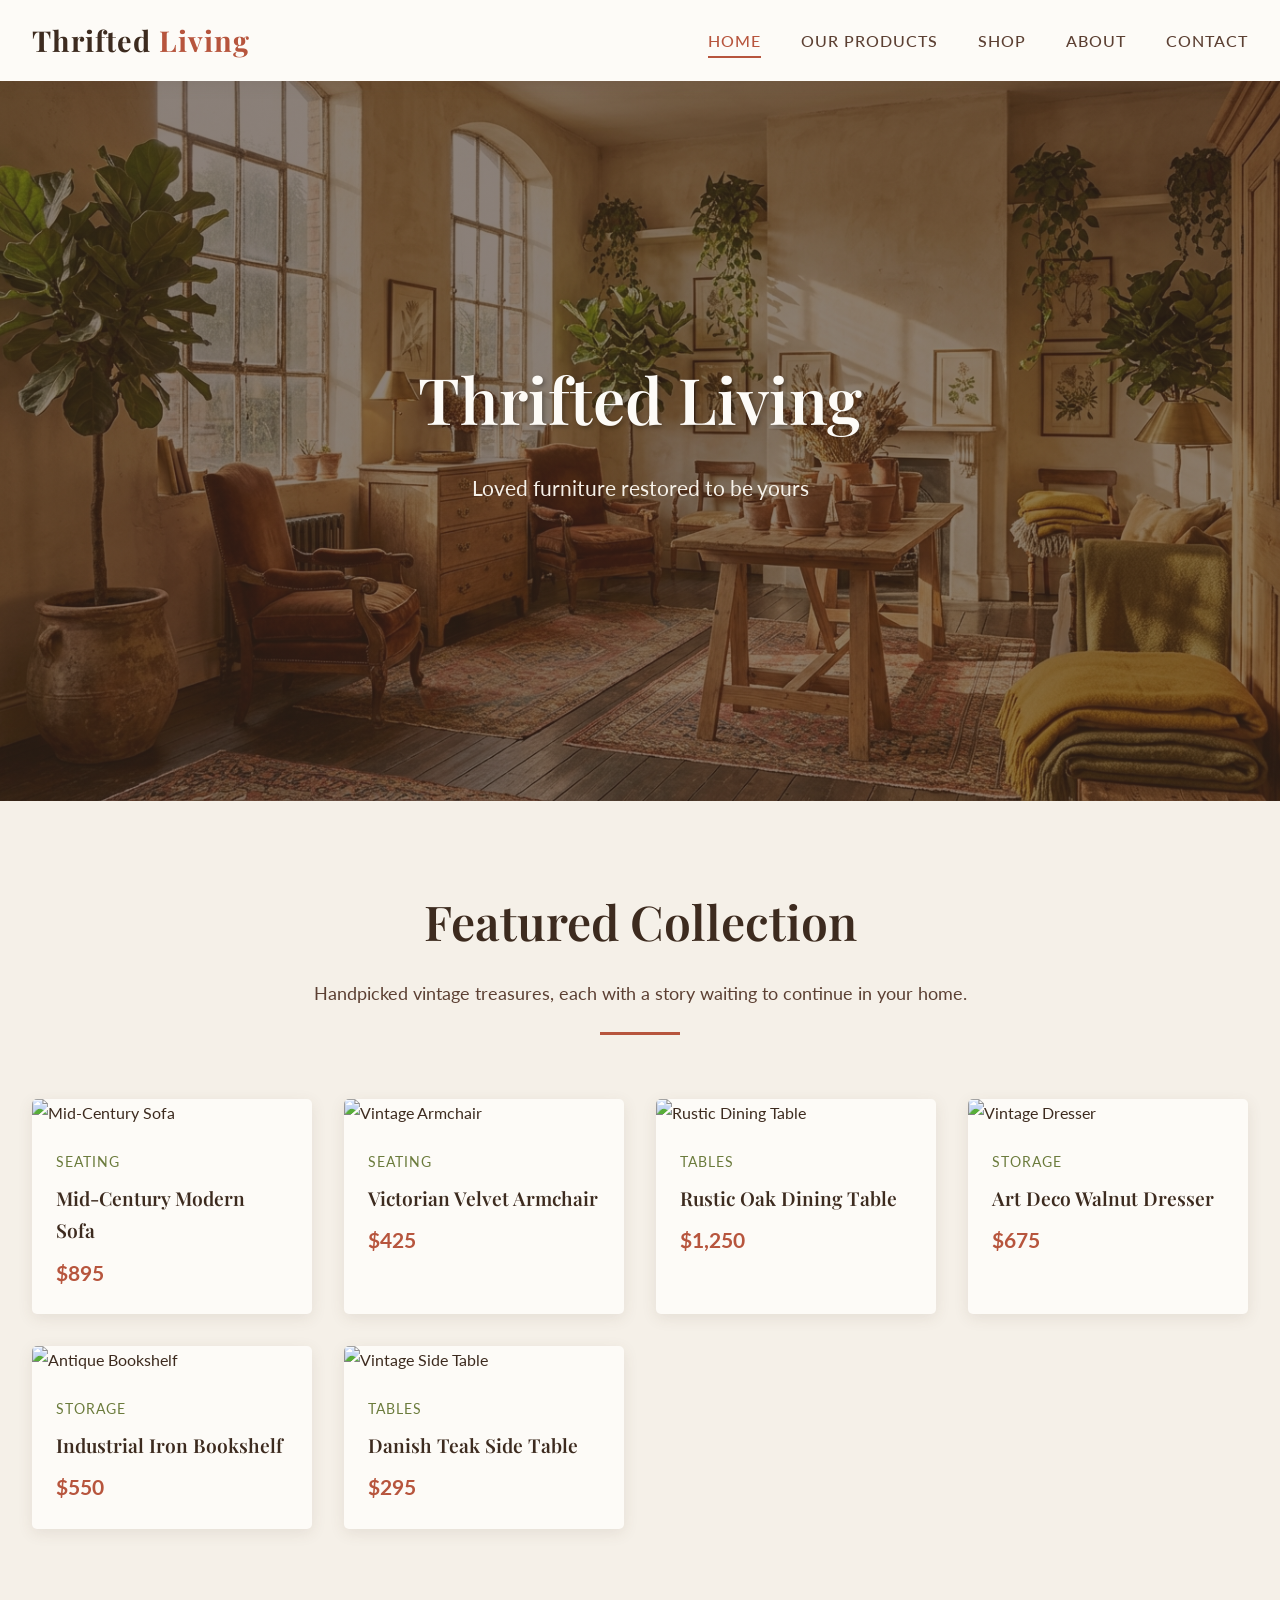
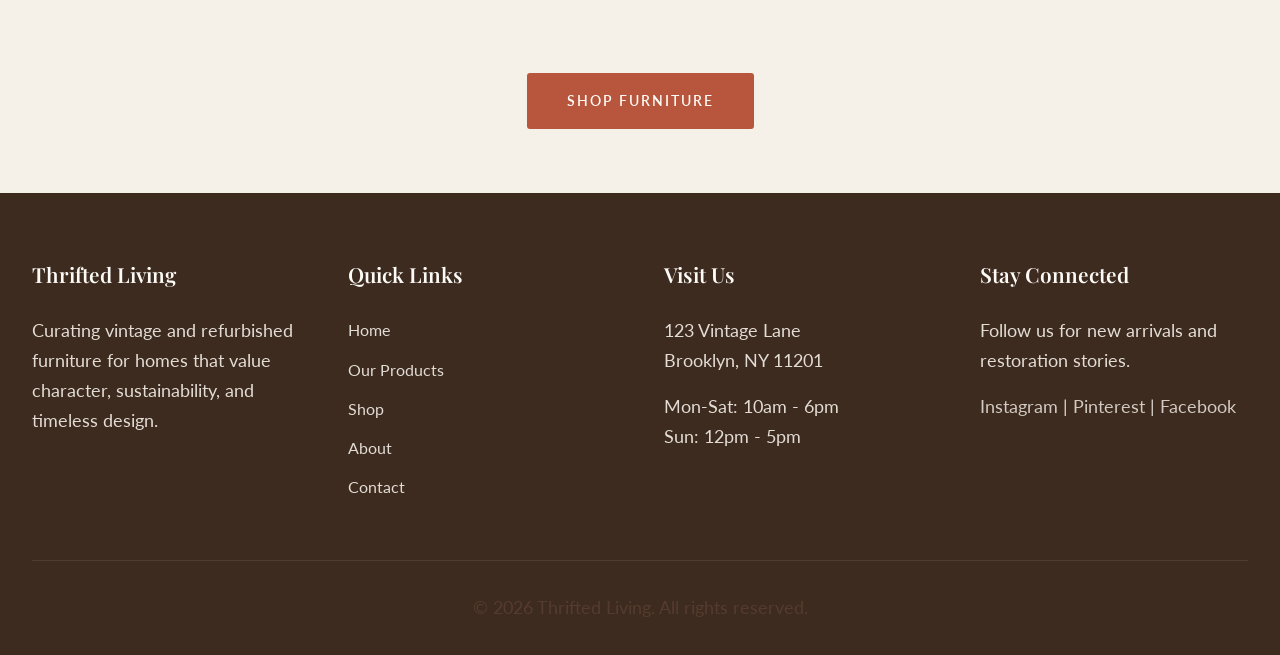
==== index.html @ 61b60d44 "Initial commit: Thrifted Living vintage furniture website Includes homepage, about, shop, contact, a" ====
<!DOCTYPE html>
<html lang="en">
<head>
  <meta charset="UTF-8">
  <meta name="viewport" content="width=device-width, initial-scale=1.0">
  <title>Thrifted Living | Vintage & Refurbished Furniture</title>
  <link rel="preconnect" href="https://fonts.googleapis.com">
  <link rel="preconnect" href="https://fonts.gstatic.com" crossorigin>
  <link href="https://fonts.googleapis.com/css2?family=Lato:wght@300;400;700&family=Playfair+Display:wght@400;600;700&display=swap" rel="stylesheet">
  <link rel="stylesheet" href="styles.css">
</head>
<body>
  <!-- Navigation -->
  <nav class="navbar">
    <div class="nav-container">
      <a href="index.html" class="logo">Thrifted <span>Living</span></a>
      <ul class="nav-links">
        <li><a href="index.html" class="active">Home</a></li>
        <li><a href="menu.html">Our Products</a></li>
        <li><a href="products.html">Shop</a></li>
        <li><a href="about.html">About</a></li>
        <li><a href="contact.html">Contact</a></li>
      </ul>
      <div class="menu-toggle" onclick="toggleMenu()">
        <span></span>
        <span></span>
        <span></span>
      </div>
    </div>
  </nav>

  <!-- Hero Section -->
  <section class="hero">
    <div class="hero-content">
      <h1>Thrifted Living</h1>
      <p class="slogan">Loved furniture restored to be yours</p>
    </div>
  </section>

  <!-- Product Cards -->
  <section>
    <div class="container">
      <div class="section-header">
        <h2>Featured Collection</h2>
        <p>Handpicked vintage treasures, each with a story waiting to continue in your home.</p>
      </div>
      <div class="products-grid">
        <div class="product-card">
          <img src="https://images.unsplash.com/photo-1555041469-a586c61ea9bc?w=600" alt="Mid-Century Sofa">
          <div class="product-info">
            <p class="category">Seating</p>
            <h3>Mid-Century Modern Sofa</h3>
            <p class="price">$895</p>
          </div>
        </div>
        <div class="product-card">
          <img src="https://images.unsplash.com/photo-1506439773649-6e0eb8cfb237?w=600" alt="Vintage Armchair">
          <div class="product-info">
            <p class="category">Seating</p>
            <h3>Victorian Velvet Armchair</h3>
            <p class="price">$425</p>
          </div>
        </div>
        <div class="product-card">
          <img src="https://images.unsplash.com/photo-1532372320572-cda25653a26d?w=600" alt="Rustic Dining Table">
          <div class="product-info">
            <p class="category">Tables</p>
            <h3>Rustic Oak Dining Table</h3>
            <p class="price">$1,250</p>
          </div>
        </div>
        <div class="product-card">
          <img src="https://images.unsplash.com/photo-1595428774223-ef52624120d2?w=600" alt="Vintage Dresser">
          <div class="product-info">
            <p class="category">Storage</p>
            <h3>Art Deco Walnut Dresser</h3>
            <p class="price">$675</p>
          </div>
        </div>
        <div class="product-card">
          <img src="https://images.unsplash.com/photo-1594620302200-9a762244a156?w=600" alt="Antique Bookshelf">
          <div class="product-info">
            <p class="category">Storage</p>
            <h3>Industrial Iron Bookshelf</h3>
            <p class="price">$550</p>
          </div>
        </div>
        <div class="product-card">
          <img src="https://images.unsplash.com/photo-1499933374294-4584851497cc?w=600" alt="Vintage Side Table">
          <div class="product-info">
            <p class="category">Tables</p>
            <h3>Danish Teak Side Table</h3>
            <p class="price">$295</p>
          </div>
        </div>
      </div>
    </div>
  </section>

  <!-- Shop Button Section -->
  <section style="text-align: center; padding: 4rem 2rem;">
    <a href="products.html" class="btn btn-primary">Shop Furniture</a>
  </section>

  <!-- Footer -->
  <footer class="footer">
    <div class="footer-content">
      <div class="footer-section">
        <h4>Thrifted Living</h4>
        <p>Curating vintage and refurbished furniture for homes that value character, sustainability, and timeless design.</p>
      </div>
      <div class="footer-section">
        <h4>Quick Links</h4>
        <ul class="footer-links">
          <li><a href="index.html">Home</a></li>
          <li><a href="menu.html">Our Products</a></li>
          <li><a href="products.html">Shop</a></li>
          <li><a href="about.html">About</a></li>
          <li><a href="contact.html">Contact</a></li>
        </ul>
      </div>
      <div class="footer-section">
        <h4>Visit Us</h4>
        <p>123 Vintage Lane<br>Brooklyn, NY 11201</p>
        <p style="margin-top: 1rem;">Mon-Sat: 10am - 6pm<br>Sun: 12pm - 5pm</p>
      </div>
      <div class="footer-section">
        <h4>Stay Connected</h4>
        <p>Follow us for new arrivals and restoration stories.</p>
        <p style="margin-top: 1rem;">
          <a href="#">Instagram</a> | <a href="#">Pinterest</a> | <a href="#">Facebook</a>
        </p>
      </div>
    </div>
    <div class="footer-bottom">
      <p>&copy; 2026 Thrifted Living. All rights reserved.</p>
    </div>
  </footer>

  <script>
    function toggleMenu() {
      document.querySelector('.nav-links').classList.toggle('active');
    }
  </script>
</body>
</html>
---- styles.css ----
/* ===== CSS Variables & Reset ===== */
:root {
  --color-cream: #F5F0E8;
  --color-warm-white: #FDFBF7;
  --color-brown: #5C4033;
  --color-brown-light: #8B7355;
  --color-brown-dark: #3D2B1F;
  --color-olive: #6B7B3C;
  --color-rust: #B7553D;
  --color-gold: #C9A962;
  --font-heading: 'Playfair Display', Georgia, serif;
  --font-body: 'Lato', 'Segoe UI', sans-serif;
  --shadow-soft: 0 4px 15px rgba(92, 64, 51, 0.1);
  --shadow-hover: 0 8px 25px rgba(92, 64, 51, 0.15);
  --transition: all 0.3s ease;
}

* {
  margin: 0;
  padding: 0;
  box-sizing: border-box;
}

html {
  scroll-behavior: smooth;
}

body {
  font-family: var(--font-body);
  background-color: var(--color-cream);
  color: var(--color-brown-dark);
  line-height: 1.7;
}

/* ===== Typography ===== */
h1, h2, h3, h4 {
  font-family: var(--font-heading);
  font-weight: 600;
  color: var(--color-brown-dark);
}

h1 { font-size: clamp(2.5rem, 5vw, 4rem); }
h2 { font-size: clamp(2rem, 4vw, 3rem); }
h3 { font-size: clamp(1.5rem, 3vw, 2rem); }

p {
  font-size: 1.1rem;
  color: var(--color-brown);
}

a {
  text-decoration: none;
  color: inherit;
  transition: var(--transition);
}

/* ===== Navigation ===== */
.navbar {
  background-color: var(--color-warm-white);
  padding: 1rem 2rem;
  position: sticky;
  top: 0;
  z-index: 1000;
  box-shadow: var(--shadow-soft);
}

.nav-container {
  max-width: 1400px;
  margin: 0 auto;
  display: flex;
  justify-content: space-between;
  align-items: center;
}

.logo {
  font-family: var(--font-heading);
  font-size: 1.8rem;
  color: var(--color-brown-dark);
  font-weight: 700;
  letter-spacing: 1px;
}

.logo span {
  color: var(--color-rust);
}

.nav-links {
  display: flex;
  list-style: none;
  gap: 2.5rem;
}

.nav-links a {
  font-size: 1rem;
  font-weight: 500;
  color: var(--color-brown);
  position: relative;
  padding: 0.5rem 0;
  text-transform: uppercase;
  letter-spacing: 1px;
}

.nav-links a::after {
  content: '';
  position: absolute;
  bottom: 0;
  left: 0;
  width: 0;
  height: 2px;
  background-color: var(--color-rust);
  transition: var(--transition);
}

.nav-links a:hover::after,
.nav-links a.active::after {
  width: 100%;
}

.nav-links a:hover,
.nav-links a.active {
  color: var(--color-rust);
}

/* Mobile Menu Toggle */
.menu-toggle {
  display: none;
  flex-direction: column;
  gap: 5px;
  cursor: pointer;
  padding: 10px;
}

.menu-toggle span {
  width: 25px;
  height: 3px;
  background-color: var(--color-brown-dark);
  border-radius: 2px;
  transition: var(--transition);
}

/* ===== Hero Section ===== */
.hero {
  background: linear-gradient(rgba(61, 43, 31, 0.6), rgba(61, 43, 31, 0.6)),
              url('images/hero-bg.jpg') center/cover;
  min-height: 80vh;
  display: flex;
  align-items: center;
  justify-content: center;
  text-align: center;
  color: var(--color-warm-white);
  padding: 2rem;
}

.hero-content h1 {
  color: var(--color-warm-white);
  margin-bottom: 1rem;
  text-shadow: 2px 2px 4px rgba(0,0,0,0.3);
}

.hero-content p {
  color: var(--color-cream);
  font-size: 1.3rem;
  max-width: 600px;
  margin: 0 auto 2rem;
}

/* ===== Buttons ===== */
.btn {
  display: inline-block;
  padding: 1rem 2.5rem;
  border-radius: 3px;
  font-weight: 600;
  text-transform: uppercase;
  letter-spacing: 2px;
  font-size: 0.9rem;
  transition: var(--transition);
  cursor: pointer;
  border: none;
}

.btn-primary {
  background-color: var(--color-rust);
  color: var(--color-warm-white);
}

.btn-primary:hover {
  background-color: var(--color-brown-dark);
  transform: translateY(-2px);
  box-shadow: var(--shadow-hover);
}

.btn-outline {
  background-color: transparent;
  border: 2px solid var(--color-warm-white);
  color: var(--color-warm-white);
}

.btn-outline:hover {
  background-color: var(--color-warm-white);
  color: var(--color-brown-dark);
}

/* ===== Sections ===== */
section {
  padding: 5rem 2rem;
}

.section-header {
  text-align: center;
  margin-bottom: 4rem;
}

.section-header h2 {
  margin-bottom: 1rem;
}

.section-header p {
  max-width: 700px;
  margin: 0 auto;
}

.section-header::after {
  content: '';
  display: block;
  width: 80px;
  height: 3px;
  background-color: var(--color-rust);
  margin: 1.5rem auto 0;
}

.container {
  max-width: 1400px;
  margin: 0 auto;
}

/* ===== Featured Section ===== */
.featured-grid {
  display: grid;
  grid-template-columns: repeat(auto-fit, minmax(300px, 1fr));
  gap: 2rem;
}

.featured-card {
  background-color: var(--color-warm-white);
  border-radius: 5px;
  overflow: hidden;
  box-shadow: var(--shadow-soft);
  transition: var(--transition);
}

.featured-card:hover {
  transform: translateY(-5px);
  box-shadow: var(--shadow-hover);
}

.featured-card img {
  width: 100%;
  height: 280px;
  object-fit: cover;
}

.featured-card-content {
  padding: 1.5rem;
}

.featured-card h3 {
  font-size: 1.3rem;
  margin-bottom: 0.5rem;
}

.featured-card .price {
  font-size: 1.2rem;
  color: var(--color-rust);
  font-weight: 700;
}

/* ===== Products Grid ===== */
.products-grid {
  display: grid;
  grid-template-columns: repeat(auto-fill, minmax(280px, 1fr));
  gap: 2rem;
}

.product-card {
  background-color: var(--color-warm-white);
  border-radius: 5px;
  overflow: hidden;
  box-shadow: var(--shadow-soft);
  transition: var(--transition);
}

.product-card:hover {
  transform: translateY(-5px);
  box-shadow: var(--shadow-hover);
}

.product-card img {
  width: 100%;
  height: 250px;
  object-fit: cover;
}

.product-info {
  padding: 1.5rem;
}

.product-info h3 {
  font-size: 1.2rem;
  margin-bottom: 0.5rem;
}

.product-info .category {
  font-size: 0.85rem;
  color: var(--color-olive);
  text-transform: uppercase;
  letter-spacing: 1px;
  margin-bottom: 0.5rem;
}

.product-info .price {
  font-size: 1.3rem;
  color: var(--color-rust);
  font-weight: 700;
}

/* ===== About Section ===== */
.about-content {
  display: grid;
  grid-template-columns: 1fr 1fr;
  gap: 4rem;
  align-items: center;
}

.about-text h2 {
  margin-bottom: 1.5rem;
}

.about-text p {
  margin-bottom: 1.5rem;
}

.about-image img {
  width: 100%;
  border-radius: 5px;
  box-shadow: var(--shadow-soft);
}

.values-grid {
  display: grid;
  grid-template-columns: repeat(auto-fit, minmax(250px, 1fr));
  gap: 2rem;
  margin-top: 4rem;
}

.value-card {
  text-align: center;
  padding: 2rem;
  background-color: var(--color-warm-white);
  border-radius: 5px;
  box-shadow: var(--shadow-soft);
}

.value-card .icon {
  font-size: 3rem;
  margin-bottom: 1rem;
}

.value-card h3 {
  font-size: 1.3rem;
  margin-bottom: 1rem;
}

/* ===== Contact Section ===== */
.contact-wrapper {
  display: grid;
  grid-template-columns: 1fr 1fr;
  gap: 4rem;
}

.contact-info h2 {
  margin-bottom: 1.5rem;
}

.contact-info p {
  margin-bottom: 2rem;
}

.contact-details {
  list-style: none;
}

.contact-details li {
  margin-bottom: 1rem;
  display: flex;
  align-items: center;
  gap: 1rem;
}

.contact-details .icon {
  font-size: 1.5rem;
  color: var(--color-rust);
}

.contact-form {
  background-color: var(--color-warm-white);
  padding: 2.5rem;
  border-radius: 5px;
  box-shadow: var(--shadow-soft);
}

.form-group {
  margin-bottom: 1.5rem;
}

.form-group label {
  display: block;
  margin-bottom: 0.5rem;
  font-weight: 500;
  color: var(--color-brown-dark);
}

.form-group input,
.form-group textarea {
  width: 100%;
  padding: 1rem;
  border: 1px solid #ddd;
  border-radius: 3px;
  font-family: var(--font-body);
  font-size: 1rem;
  transition: var(--transition);
}

.form-group input:focus,
.form-group textarea:focus {
  outline: none;
  border-color: var(--color-rust);
}

.form-group textarea {
  resize: vertical;
  min-height: 150px;
}

/* ===== Menu/Services Section ===== */
.services-grid {
  display: grid;
  grid-template-columns: repeat(auto-fit, minmax(300px, 1fr));
  gap: 2rem;
}

.service-card {
  background-color: var(--color-warm-white);
  padding: 2.5rem;
  border-radius: 5px;
  box-shadow: var(--shadow-soft);
  text-align: center;
  transition: var(--transition);
}

.service-card:hover {
  transform: translateY(-5px);
  box-shadow: var(--shadow-hover);
}

.service-card .icon {
  font-size: 3rem;
  color: var(--color-rust);
  margin-bottom: 1.5rem;
}

.service-card h3 {
  margin-bottom: 1rem;
}

/* ===== Page Header ===== */
.page-header {
  background: linear-gradient(rgba(61, 43, 31, 0.7), rgba(61, 43, 31, 0.7)),
              url('https://images.unsplash.com/photo-1493663284031-b7e3aefcae8e?w=1920') center/cover;
  padding: 8rem 2rem;
  text-align: center;
  color: var(--color-warm-white);
}

.page-header h1 {
  color: var(--color-warm-white);
}

.page-header p {
  color: var(--color-cream);
  font-size: 1.2rem;
  max-width: 600px;
  margin: 1rem auto 0;
}

/* ===== Footer ===== */
.footer {
  background-color: var(--color-brown-dark);
  color: var(--color-cream);
  padding: 4rem 2rem 2rem;
}

.footer-content {
  max-width: 1400px;
  margin: 0 auto;
  display: grid;
  grid-template-columns: repeat(auto-fit, minmax(250px, 1fr));
  gap: 3rem;
}

.footer-section h4 {
  color: var(--color-warm-white);
  font-size: 1.3rem;
  margin-bottom: 1.5rem;
}

.footer-section p,
.footer-section a {
  color: var(--color-cream);
  opacity: 0.9;
}

.footer-section a:hover {
  color: var(--color-gold);
}

.footer-links {
  list-style: none;
}

.footer-links li {
  margin-bottom: 0.75rem;
}

.footer-bottom {
  max-width: 1400px;
  margin: 3rem auto 0;
  padding-top: 2rem;
  border-top: 1px solid rgba(255,255,255,0.1);
  text-align: center;
  opacity: 0.8;
}

/* ===== Responsive Design ===== */
@media (max-width: 992px) {
  .about-content,
  .contact-wrapper {
    grid-template-columns: 1fr;
    gap: 3rem;
  }

  .about-image {
    order: -1;
  }
}

@media (max-width: 768px) {
  .nav-links {
    display: none;
    position: absolute;
    top: 100%;
    left: 0;
    right: 0;
    background-color: var(--color-warm-white);
    flex-direction: column;
    padding: 2rem;
    gap: 1rem;
    box-shadow: var(--shadow-soft);
  }

  .nav-links.active {
    display: flex;
  }

  .menu-toggle {
    display: flex;
  }

  .hero {
    min-height: 60vh;
  }

  section {
    padding: 3rem 1.5rem;
  }
}

@media (max-width: 480px) {
  .btn {
    padding: 0.875rem 2rem;
    font-size: 0.85rem;
  }

  .hero-content p {
    font-size: 1.1rem;
  }
}
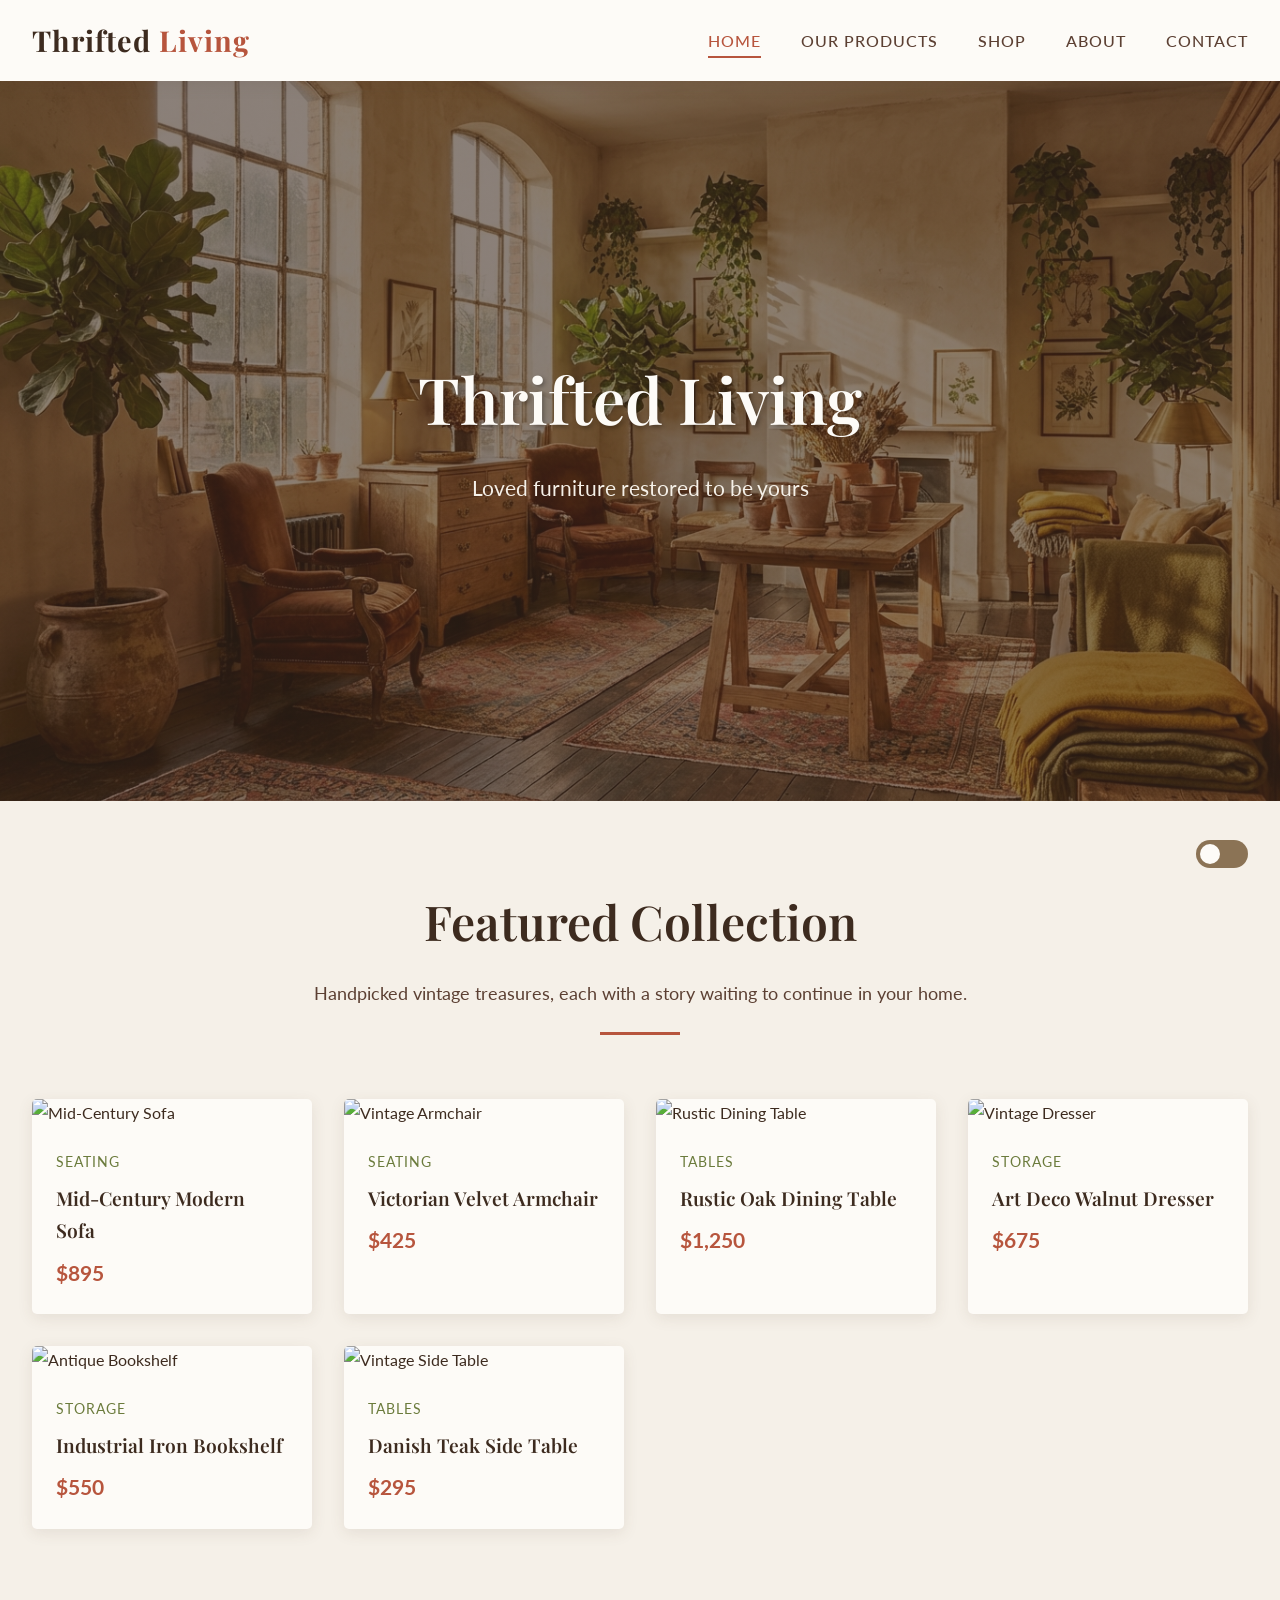
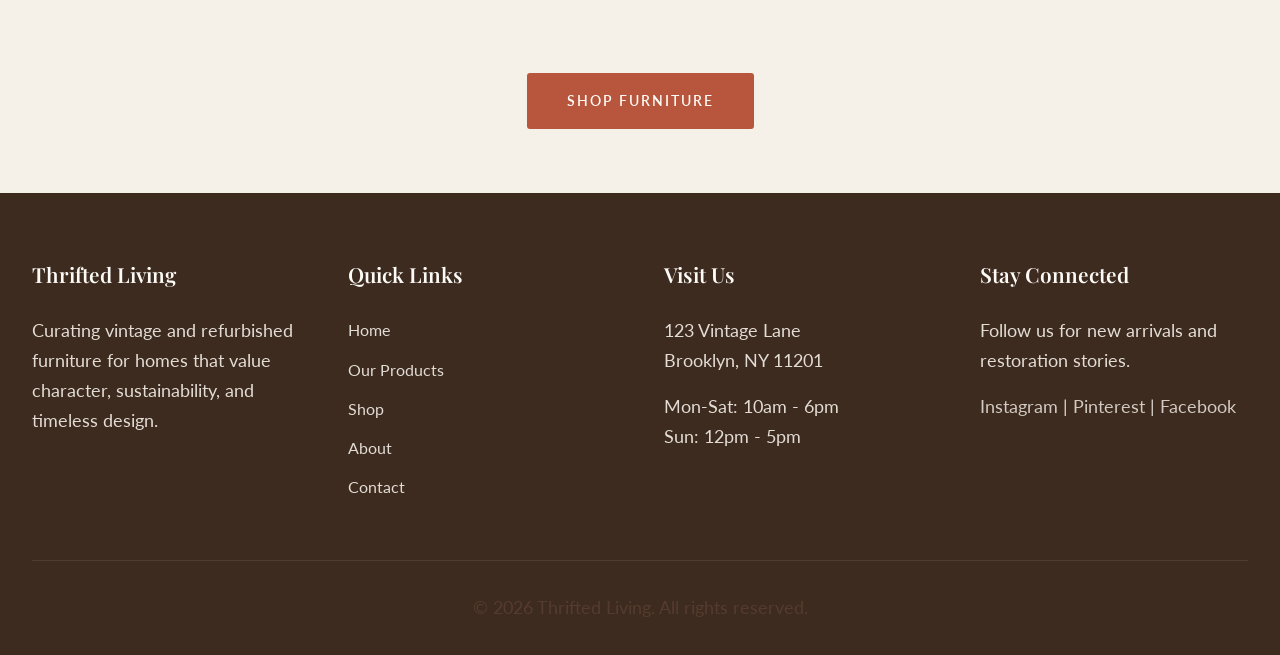
==== commit 816ae2fe: "week-5" ====
--- a/index.html
+++ b/index.html
@@ -8,6 +8,8 @@
   <link rel="preconnect" href="https://fonts.gstatic.com" crossorigin>
   <link href="https://fonts.googleapis.com/css2?family=Lato:wght@300;400;700&family=Playfair+Display:wght@400;600;700&display=swap" rel="stylesheet">
   <link rel="stylesheet" href="styles.css">
+  <script src="java/theme.js"></script>
+
 </head>
 <body>
   <!-- Navigation -->
@@ -28,7 +30,13 @@
       </div>
     </div>
   </nav>
-
+    <!-- Toggle switch -->
+<div class="theme-toggle">
+  <label class="switch">
+    <input type="checkbox" id="theme-switch">
+    <span class="slider"></span>
+  </label>
+</div>
   <!-- Hero Section -->
   <section class="hero">
     <div class="hero-content">
--- a/styles.css
+++ b/styles.css
@@ -1,4 +1,3 @@
-/* ===== CSS Variables & Reset ===== */
 :root {
   --color-cream: #F5F0E8;
   --color-warm-white: #FDFBF7;
@@ -14,7 +13,89 @@
   --shadow-hover: 0 8px 25px rgba(92, 64, 51, 0.15);
   --transition: all 0.3s ease;
 }
-
+/* ===== CSS Variables & Reset ===== */
+[data-theme="dark"] {
+  /* Core Backgrounds */
+  --color-cream: #1A1816;
+  --color-warm-white: #24211E;
+
+  /* Text & Neutrals */
+  --color-brown: #D8C2A8;
+  --color-brown-light: #BFA98F;
+  --color-brown-dark: #E8DCCF;
+
+  /* Accents */
+  --color-olive: #A8B86A;
+  --color-rust: #D97A63;
+  --color-gold: #D8C27A;
+
+  /* Shadows */
+  --shadow-soft: 0 4px 15px rgba(0, 0, 0, 0.35);
+  --shadow-hover: 0 8px 25px rgba(0, 0, 0, 0.45);
+}
+@media (prefers-color-scheme: dark) {
+  :root {
+    --color-cream: #1A1816;
+    --color-warm-white: #24211E;
+    --color-brown: #D8C2A8;
+    --color-brown-light: #BFA98F;
+    --color-brown-dark: #E8DCCF;
+    --color-olive: #A8B86A;
+    --color-rust: #D97A63;
+    --color-gold: #D8C27A;
+    --shadow-soft: 0 4px 15px rgba(0, 0, 0, 0.35);
+    --shadow-hover: 0 8px 25px rgba(0, 0, 0, 0.45);
+  }
+}
+/* ===== Theme Toggle ===== */
+.theme-toggle {
+  position: fixed;
+  bottom: 2rem;
+  right: 2rem;
+  z-index: 999;
+}
+
+.switch {
+  position: relative;
+  display: inline-block;
+  width: 52px;
+  height: 28px;
+}
+
+.switch input {
+  opacity: 0;
+  width: 0;
+  height: 0;
+}
+
+.slider {
+  position: absolute;
+  inset: 0;
+  background-color: var(--color-brown-light);
+  border-radius: 28px;
+  cursor: pointer;
+  transition: var(--transition);
+}
+
+.slider::before {
+  content: '';
+  position: absolute;
+  width: 20px;
+  height: 20px;
+  left: 4px;
+  bottom: 4px;
+  background-color: var(--color-warm-white);
+  border-radius: 50%;
+  transition: var(--transition);
+}
+
+input:checked + .slider {
+  background-color: var(--color-gold);
+}
+
+input:checked + .slider::before {
+  transform: translateX(24px);
+}
 * {
   margin: 0;
   padding: 0;
